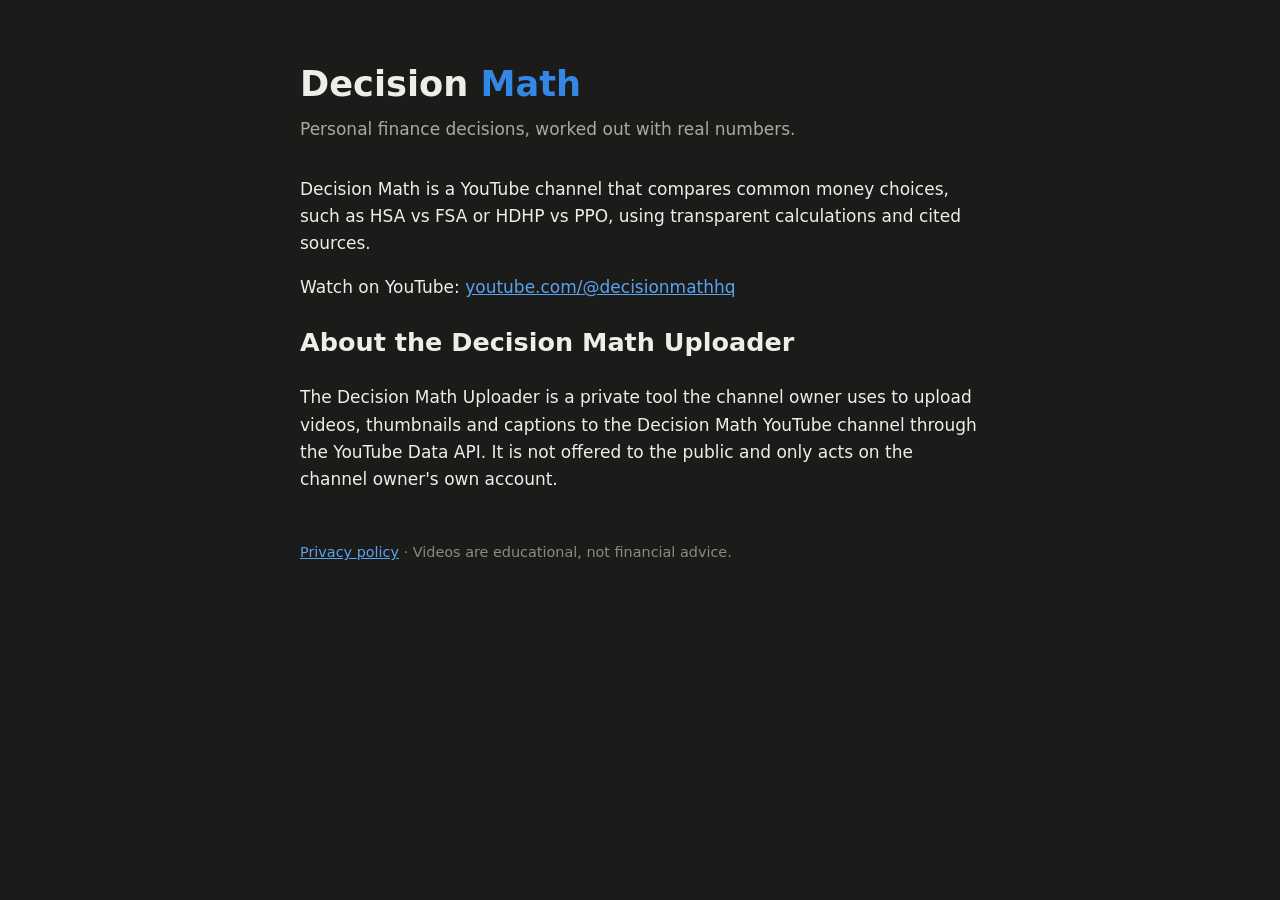
==== index.html @ c9dedbde "Add files via upload" ====
<!doctype html>
<html lang="en">
<head>
<meta charset="utf-8">
<meta name="viewport" content="width=device-width, initial-scale=1">
<title>Decision Math</title>
<meta name="description" content="Decision Math: personal finance decisions worked out with real numbers.">
<style>
  body{margin:0;background:#1B1B1A;color:#EDEDEA;font:17px/1.6 Inter,system-ui,-apple-system,Segoe UI,Roboto,sans-serif}
  main{max-width:680px;margin:0 auto;padding:56px 20px}
  h1{font-size:2.2rem;margin:0 0 4px}
  h1 span{color:#3388E6}
  p.tag{color:#A9A9A4;margin:0 0 32px}
  a{color:#5AA2EE}
  footer{margin-top:48px;color:#8A8A85;font-size:.9rem}
</style>
</head>
<body>
<main>
  <h1>Decision <span>Math</span></h1>
  <p class="tag">Personal finance decisions, worked out with real numbers.</p>
  <p>Decision Math is a YouTube channel that compares common money choices, such as HSA vs FSA or HDHP vs PPO, using transparent calculations and cited sources.</p>
  <p>Watch on YouTube: <a href="https://www.youtube.com/@decisionmathhq">youtube.com/@decisionmathhq</a></p>
  <h2>About the Decision Math Uploader</h2>
  <p>The Decision Math Uploader is a private tool the channel owner uses to upload videos, thumbnails and captions to the Decision Math YouTube channel through the YouTube Data API. It is not offered to the public and only acts on the channel owner's own account.</p>
  <footer>
    <a href="privacy.html">Privacy policy</a> · Videos are educational, not financial advice.
  </footer>
</main>
</body>
</html>
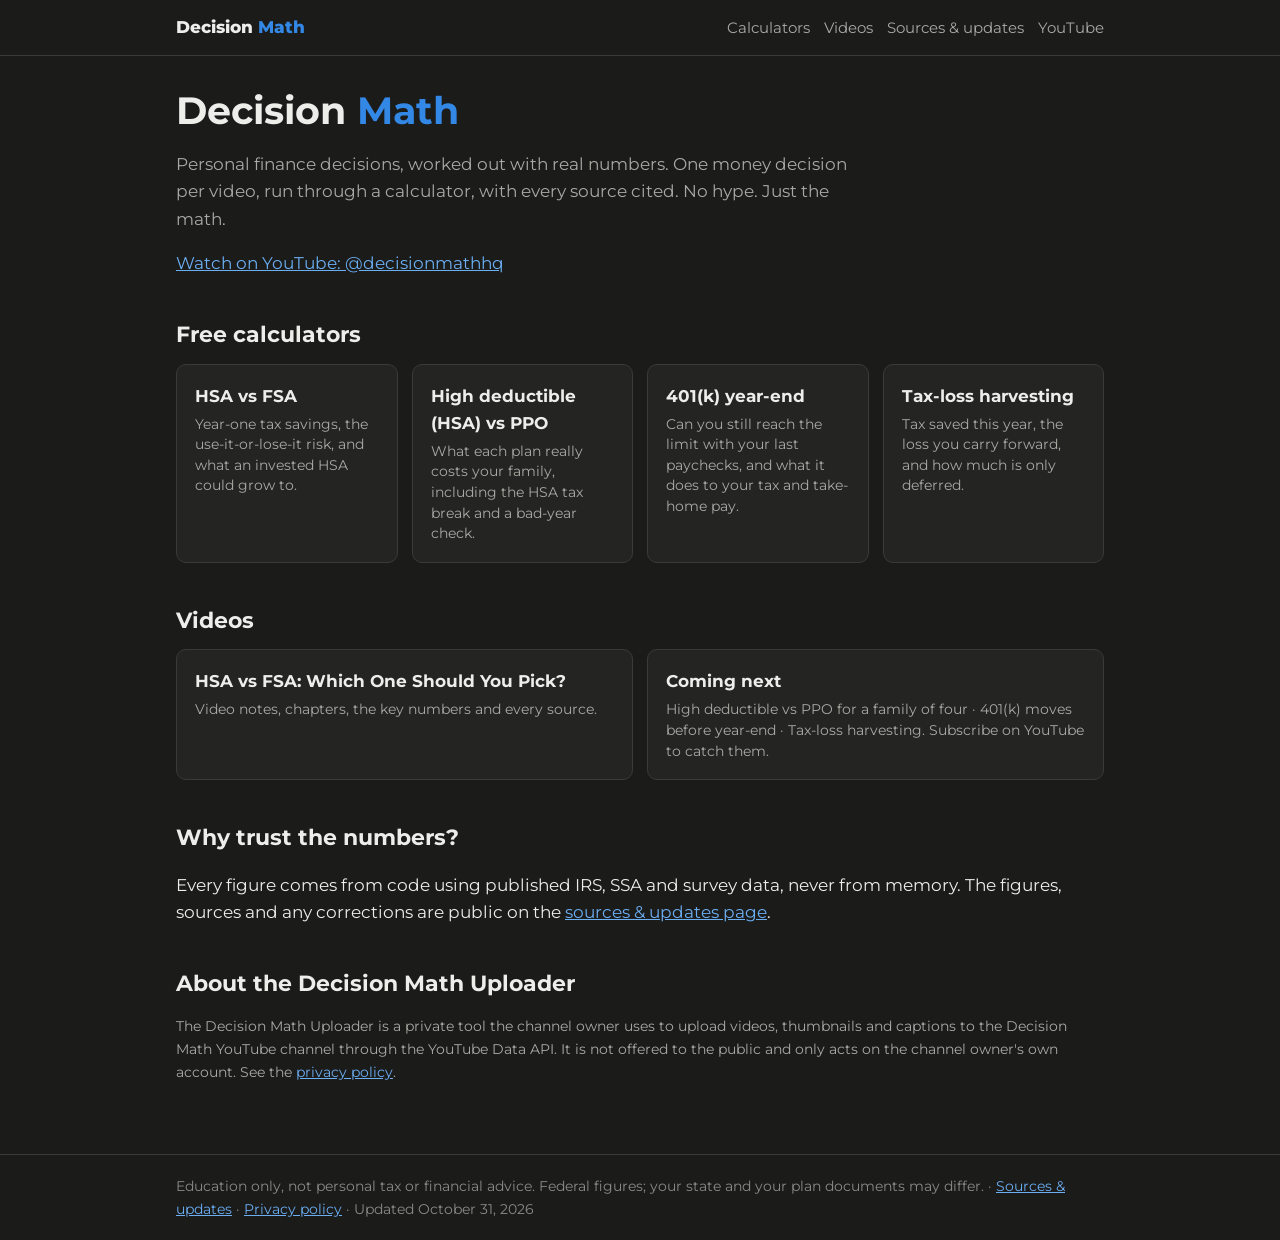
==== commit d8eb4e7f: "Build out Decision Math site: calculators, video page, sources Adds web versions of the HSA vs FSA, " ====
--- a/index.html
+++ b/index.html
@@ -3,29 +3,47 @@
 <head>
 <meta charset="utf-8">
 <meta name="viewport" content="width=device-width, initial-scale=1">
-<title>Decision Math</title>
-<meta name="description" content="Decision Math: personal finance decisions worked out with real numbers.">
-<style>
-  body{margin:0;background:#1B1B1A;color:#EDEDEA;font:17px/1.6 Inter,system-ui,-apple-system,Segoe UI,Roboto,sans-serif}
-  main{max-width:680px;margin:0 auto;padding:56px 20px}
-  h1{font-size:2.2rem;margin:0 0 4px}
-  h1 span{color:#3388E6}
-  p.tag{color:#A9A9A4;margin:0 0 32px}
-  a{color:#5AA2EE}
-  footer{margin-top:48px;color:#8A8A85;font-size:.9rem}
-</style>
+<title>Decision Math: personal finance decisions, worked out with real numbers</title>
+<meta name="description" content="Free calculators and videos for common money decisions, like HSA vs FSA, HDHP vs PPO, year-end 401(k) and tax-loss harvesting. Transparent math and cited IRS sources.">
+<link rel="canonical" href="https://decisionmathhq.github.io/">
+<meta property="og:title" content="Decision Math: personal finance decisions, worked out with real numbers">
+<meta property="og:description" content="Free calculators and videos for common money decisions, like HSA vs FSA, HDHP vs PPO, year-end 401(k) and tax-loss harvesting. Transparent math and cited IRS sources.">
+<meta property="og:type" content="website">
+<meta property="og:url" content="https://decisionmathhq.github.io/">
+<link rel="preconnect" href="https://fonts.googleapis.com">
+<link href="https://fonts.googleapis.com/css2?family=Montserrat:wght@400;600;800&display=swap" rel="stylesheet">
+<link rel="stylesheet" href="assets/site.css">
 </head>
 <body>
+<header class="top"><div>
+  <a class="brand" href="index.html">Decision <span>Math</span></a>
+  <nav><a href="index.html#calculators">Calculators</a><a href="index.html#videos">Videos</a><a href="sources.html">Sources &amp; updates</a><a href="https://www.youtube.com/@decisionmathhq">YouTube</a></nav>
+</div></header>
 <main>
-  <h1>Decision <span>Math</span></h1>
-  <p class="tag">Personal finance decisions, worked out with real numbers.</p>
-  <p>Decision Math is a YouTube channel that compares common money choices, such as HSA vs FSA or HDHP vs PPO, using transparent calculations and cited sources.</p>
-  <p>Watch on YouTube: <a href="https://www.youtube.com/@decisionmathhq">youtube.com/@decisionmathhq</a></p>
-  <h2>About the Decision Math Uploader</h2>
-  <p>The Decision Math Uploader is a private tool the channel owner uses to upload videos, thumbnails and captions to the Decision Math YouTube channel through the YouTube Data API. It is not offered to the public and only acts on the channel owner's own account.</p>
-  <footer>
-    <a href="privacy.html">Privacy policy</a> · Videos are educational, not financial advice.
-  </footer>
+<h1>Decision <span>Math</span></h1>
+<p class="lede">Personal finance decisions, worked out with real numbers. One money decision per video, run through a calculator, with every source cited. No hype. Just the math.</p>
+<p><a href="https://www.youtube.com/@decisionmathhq">Watch on YouTube: @decisionmathhq</a></p>
+<h2 id="calculators">Free calculators</h2>
+<div class="cards">
+ <a class="card" href="calculators/hsa-vs-fsa.html"><b>HSA vs FSA</b><small>Year-one tax savings, the use-it-or-lose-it risk, and what an invested HSA could grow to.</small></a>
+ <a class="card" href="calculators/hdhp-vs-ppo.html"><b>High deductible (HSA) vs PPO</b><small>What each plan really costs your family, including the HSA tax break and a bad-year check.</small></a>
+ <a class="card" href="calculators/401k-year-end.html"><b>401(k) year-end</b><small>Can you still reach the limit with your last paychecks, and what it does to your tax and take-home pay.</small></a>
+ <a class="card" href="calculators/tax-loss-harvesting.html"><b>Tax-loss harvesting</b><small>Tax saved this year, the loss you carry forward, and how much is only deferred.</small></a>
+</div>
+<h2 id="videos">Videos</h2>
+<div class="cards">
+ <a class="card" href="videos/hsa-vs-fsa.html"><b>HSA vs FSA: Which One Should You Pick?</b><small>Video notes, chapters, the key numbers and every source.</small></a>
+ <div class="card"><b>Coming next</b><small>High deductible vs PPO for a family of four · 401(k) moves before year-end · Tax-loss harvesting. Subscribe on YouTube to catch them.</small></div>
+</div>
+<h2>Why trust the numbers?</h2>
+<p>Every figure comes from code using published IRS, SSA and survey data, never from memory. The figures, sources and any corrections are public on the <a href="sources.html">sources &amp; updates page</a>.</p>
+<h2>About the Decision Math Uploader</h2>
+<p class="note">The Decision Math Uploader is a private tool the channel owner uses to upload videos, thumbnails and captions to the Decision Math YouTube channel through the YouTube Data API. It is not offered to the public and only acts on the channel owner's own account. See the <a href="privacy.html">privacy policy</a>.</p>
 </main>
+<footer class="site"><div>
+  Education only, not personal tax or financial advice. Federal figures; your state and your plan documents may differ.
+  · <a href="sources.html">Sources &amp; updates</a> · <a href="privacy.html">Privacy policy</a> · Updated October 31, 2026
+</div></footer>
+
 </body>
 </html>
--- a/assets/site.css
+++ b/assets/site.css
@@ -0,0 +1,54 @@
+:root{--bg:#1B1B1A;--panel:#242422;--line:#3A3A37;--text:#EDEDEA;--muted:#A9A9A4;--blue:#3388E6;--link:#6BAEF2;--green:#3FBF7F;--orange:#E7804F;--radius:10px}
+*{box-sizing:border-box}
+body{margin:0;background:var(--bg);color:var(--text);font:17px/1.6 Montserrat,Inter,system-ui,-apple-system,"Segoe UI",Roboto,sans-serif}
+a{color:var(--link)}
+header.top{border-bottom:1px solid var(--line)}
+header.top div{max-width:960px;margin:0 auto;padding:14px 16px;display:flex;gap:18px;align-items:center;flex-wrap:wrap}
+header.top .brand{font-weight:800;color:var(--text);text-decoration:none;margin-right:auto}
+header.top .brand span,h1 span{color:var(--blue)}
+header.top nav a{color:var(--muted);text-decoration:none;font-size:.92rem;margin-left:14px}
+header.top nav a:hover{color:var(--text)}
+main{max-width:960px;margin:0 auto;padding:32px 16px 56px}
+h1{font-size:clamp(1.7rem,4vw,2.4rem);line-height:1.2;margin:0 0 8px}
+h2{font-size:1.35rem;margin:40px 0 12px}
+.lede{color:var(--muted);max-width:680px}
+.kicker{color:var(--blue);font-size:.78rem;letter-spacing:.12em;font-weight:700;text-transform:uppercase;margin:0 0 6px}
+.cards{display:grid;grid-template-columns:repeat(auto-fit,minmax(210px,1fr));gap:14px}
+.card{background:var(--panel);border:1px solid var(--line);border-radius:var(--radius);padding:18px;text-decoration:none;color:var(--text);display:block}
+.card:hover{border-color:var(--blue)}
+.card b{display:block;margin-bottom:4px}
+.card small{color:var(--muted);display:block;line-height:1.45}
+.calc{display:grid;grid-template-columns:minmax(0,1fr) minmax(0,1.1fr);gap:22px;align-items:start}
+@media(max-width:760px){.calc{grid-template-columns:1fr}}
+.panel{background:var(--panel);border:1px solid var(--line);border-radius:var(--radius);padding:18px}
+.panel h3{margin:0 0 12px;font-size:.8rem;letter-spacing:.1em;text-transform:uppercase;color:var(--blue)}
+.field{margin-bottom:12px}
+.field label{display:block;font-size:.88rem;color:var(--muted);margin-bottom:4px}
+.field input,.field select{width:100%;padding:9px 10px;border-radius:8px;border:1px solid var(--line);background:#121211;color:var(--text);font:inherit;font-size:16px}
+.field input:focus,.field select:focus{outline:2px solid var(--blue);outline-offset:1px}
+.group{font-size:.78rem;letter-spacing:.1em;text-transform:uppercase;color:var(--blue);margin:18px 0 8px;font-weight:700}
+.group:first-child{margin-top:0}
+.tiles{display:grid;grid-template-columns:1fr 1fr;gap:10px;margin-bottom:14px}
+.tile{border-left:4px solid var(--blue);background:#1d2733;border-radius:8px;padding:12px}
+.tile.g{border-color:var(--green);background:#1b2a22}.tile.o{border-color:var(--orange);background:#30221b}
+.tile .l{font-size:.72rem;letter-spacing:.08em;text-transform:uppercase;color:var(--muted)}
+.tile .v{font-size:1.6rem;font-weight:800;line-height:1.2}
+.tile .c{font-size:.8rem;color:var(--muted)}
+table.rows{width:100%;border-collapse:collapse;font-size:.95rem}
+table.rows td{padding:7px 0;border-bottom:1px solid var(--line);vertical-align:top}
+table.rows td:last-child{text-align:right;font-variant-numeric:tabular-nums;white-space:nowrap;padding-left:12px}
+table.rows tr.sum td{font-weight:800}
+.note{font-size:.9rem;color:var(--muted)}
+.callout{border-left:4px solid var(--blue);padding:8px 12px;background:#1d2733;border-radius:6px;margin:10px 0;font-size:.95rem}
+.callout.o{border-color:var(--orange);background:#30221b}
+.bar{height:12px;border-radius:6px;background:var(--blue);margin:3px 0 10px}
+.bar.g{background:var(--green)}.bar.o{background:var(--orange)}
+ul.src{padding-left:18px}ul.src li{margin-bottom:4px}
+table.data{width:100%;border-collapse:collapse;font-size:.92rem}
+table.data th,table.data td{text-align:left;padding:7px 8px;border-bottom:1px solid var(--line);vertical-align:top}
+table.data th{color:var(--muted);font-weight:600}
+.wrap{overflow-x:auto}
+.video{position:relative;padding-top:56.25%;border-radius:var(--radius);overflow:hidden;background:#000}
+.video iframe{position:absolute;inset:0;width:100%;height:100%;border:0}
+footer.site{border-top:1px solid var(--line);color:#8A8A85;font-size:.88rem}
+footer.site div{max-width:960px;margin:0 auto;padding:20px 16px}
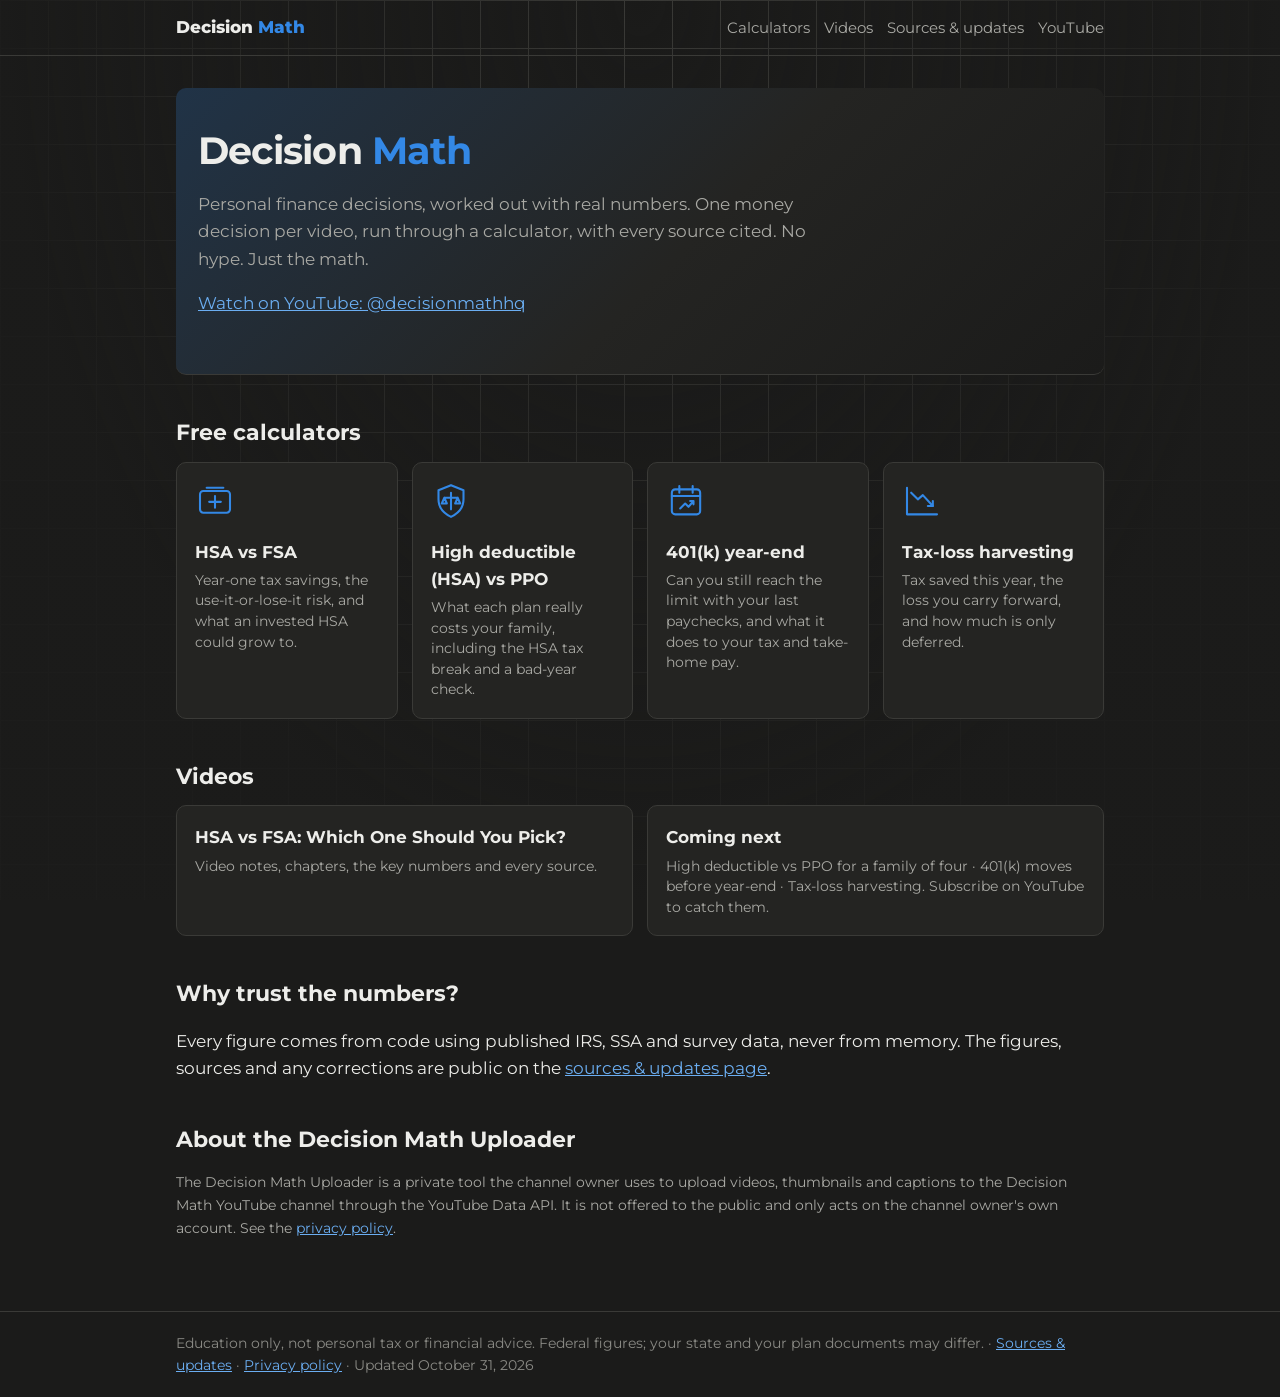
==== commit 9aaa41b8: "Add site visuals: icons, link preview, hero, card icons, video charts Co-Authored-By: Claude Opus 5." ====
--- a/index.html
+++ b/index.html
@@ -10,6 +10,10 @@
 <meta property="og:description" content="Free calculators and videos for common money decisions, like HSA vs FSA, HDHP vs PPO, year-end 401(k) and tax-loss harvesting. Transparent math and cited IRS sources.">
 <meta property="og:type" content="website">
 <meta property="og:url" content="https://decisionmathhq.github.io/">
+<meta property="og:image" content="https://decisionmathhq.github.io/og-image.png">
+<meta name="twitter:card" content="summary_large_image">
+<link rel="icon" href="/favicon.ico">
+<link rel="apple-touch-icon" href="/apple-touch-icon.png">
 <link rel="preconnect" href="https://fonts.googleapis.com">
 <link href="https://fonts.googleapis.com/css2?family=Montserrat:wght@400;600;800&display=swap" rel="stylesheet">
 <link rel="stylesheet" href="assets/site.css">
@@ -20,15 +24,15 @@
   <nav><a href="index.html#calculators">Calculators</a><a href="index.html#videos">Videos</a><a href="sources.html">Sources &amp; updates</a><a href="https://www.youtube.com/@decisionmathhq">YouTube</a></nav>
 </div></header>
 <main>
-<h1>Decision <span>Math</span></h1>
+<section class="hero"><h1>Decision <span>Math</span></h1>
 <p class="lede">Personal finance decisions, worked out with real numbers. One money decision per video, run through a calculator, with every source cited. No hype. Just the math.</p>
-<p><a href="https://www.youtube.com/@decisionmathhq">Watch on YouTube: @decisionmathhq</a></p>
+<p><a href="https://www.youtube.com/@decisionmathhq">Watch on YouTube: @decisionmathhq</a></p></section>
 <h2 id="calculators">Free calculators</h2>
 <div class="cards">
- <a class="card" href="calculators/hsa-vs-fsa.html"><b>HSA vs FSA</b><small>Year-one tax savings, the use-it-or-lose-it risk, and what an invested HSA could grow to.</small></a>
- <a class="card" href="calculators/hdhp-vs-ppo.html"><b>High deductible (HSA) vs PPO</b><small>What each plan really costs your family, including the HSA tax break and a bad-year check.</small></a>
- <a class="card" href="calculators/401k-year-end.html"><b>401(k) year-end</b><small>Can you still reach the limit with your last paychecks, and what it does to your tax and take-home pay.</small></a>
- <a class="card" href="calculators/tax-loss-harvesting.html"><b>Tax-loss harvesting</b><small>Tax saved this year, the loss you carry forward, and how much is only deferred.</small></a>
+ <a class="card" href="calculators/hsa-vs-fsa.html"><svg class="icon" aria-hidden="true" xmlns="http://www.w3.org/2000/svg" viewBox="0 0 48 48" width="48" height="48" fill="none" stroke="#3388E6" stroke-width="2.5" stroke-linecap="round" stroke-linejoin="round" aria-label="HSA vs FSA"><rect x="6" y="12" width="36" height="26" rx="4"/><path d="M24 18v14M17 25h14"/><path d="M14 8h20"/></svg><b>HSA vs FSA</b><small>Year-one tax savings, the use-it-or-lose-it risk, and what an invested HSA could grow to.</small></a>
+ <a class="card" href="calculators/hdhp-vs-ppo.html"><svg class="icon" aria-hidden="true" xmlns="http://www.w3.org/2000/svg" viewBox="0 0 48 48" width="48" height="48" fill="none" stroke="#3388E6" stroke-width="2.5" stroke-linecap="round" stroke-linejoin="round" aria-label="HDHP vs PPO"><path d="M24 5l15 6v11c0 10-6.5 17-15 21C15.5 39 9 32 9 22V11z"/><path d="M24 14v20M16 20h16M16 20l-3 7h6zM32 20l-3 7h6z"/></svg><b>High deductible (HSA) vs PPO</b><small>What each plan really costs your family, including the HSA tax break and a bad-year check.</small></a>
+ <a class="card" href="calculators/401k-year-end.html"><svg class="icon" aria-hidden="true" xmlns="http://www.w3.org/2000/svg" viewBox="0 0 48 48" width="48" height="48" fill="none" stroke="#3388E6" stroke-width="2.5" stroke-linecap="round" stroke-linejoin="round" aria-label="401(k) year-end"><rect x="7" y="10" width="34" height="30" rx="4"/><path d="M7 18h34M16 6v8M32 6v8"/><path d="M17 33l6-6 4 4 6-7M29 24h4v4"/></svg><b>401(k) year-end</b><small>Can you still reach the limit with your last paychecks, and what it does to your tax and take-home pay.</small></a>
+ <a class="card" href="calculators/tax-loss-harvesting.html"><svg class="icon" aria-hidden="true" xmlns="http://www.w3.org/2000/svg" viewBox="0 0 48 48" width="48" height="48" fill="none" stroke="#3388E6" stroke-width="2.5" stroke-linecap="round" stroke-linejoin="round" aria-label="Tax-loss harvesting"><path d="M6 40h36M6 40V8"/><path d="M11 14l8 8 6-5 12 13"/><path d="M31 30h6v-6"/></svg><b>Tax-loss harvesting</b><small>Tax saved this year, the loss you carry forward, and how much is only deferred.</small></a>
 </div>
 <h2 id="videos">Videos</h2>
 <div class="cards">
--- a/assets/site.css
+++ b/assets/site.css
@@ -52,3 +52,27 @@
 .video iframe{position:absolute;inset:0;width:100%;height:100%;border:0}
 footer.site{border-top:1px solid var(--line);color:#8A8A85;font-size:.88rem}
 footer.site div{max-width:960px;margin:0 auto;padding:20px 16px}
+
+/* PROPOSAL ONLY, not applied. Decision Math visual polish, 1 Nov 2026.
+   Append to assets/site.css to try it; uses only the existing :root vars. */
+
+/* Subtle grid background */
+body{background-color:var(--bg);
+  background-image:linear-gradient(var(--line) 1px,transparent 1px),linear-gradient(90deg,var(--line) 1px,transparent 1px);
+  background-size:48px 48px;background-attachment:fixed;
+  background-blend-mode:normal}
+body::before{content:"";position:fixed;inset:0;z-index:-1;pointer-events:none;
+  background:radial-gradient(ellipse at top,transparent 0,var(--bg) 70%);opacity:.92}
+
+/* Hero gradient band (wrap the index intro in <section class="hero">) */
+.hero{position:relative;padding:40px 22px;margin:0 0 32px;border-radius:var(--radius);border-bottom:1px solid var(--line);
+  background:linear-gradient(135deg,color-mix(in srgb,var(--blue) 22%,var(--bg)) 0%,var(--panel) 55%,var(--bg) 100%)}
+.hero h1{margin:0 0 12px;letter-spacing:-.02em}
+.hero p{color:var(--muted);max-width:56ch}
+
+/* Card hover lift (applies to calculator and video cards) */
+.card{transition:transform .18s ease,box-shadow .18s ease,border-color .18s ease}
+.card:hover,.card:focus-within{transform:translateY(-3px);border-color:var(--blue);
+  box-shadow:0 10px 24px -12px color-mix(in srgb,var(--blue) 55%,transparent)}
+.card .icon{width:40px;height:40px;margin-bottom:10px}
+@media (prefers-reduced-motion:reduce){.card{transition:none}.card:hover{transform:none}}
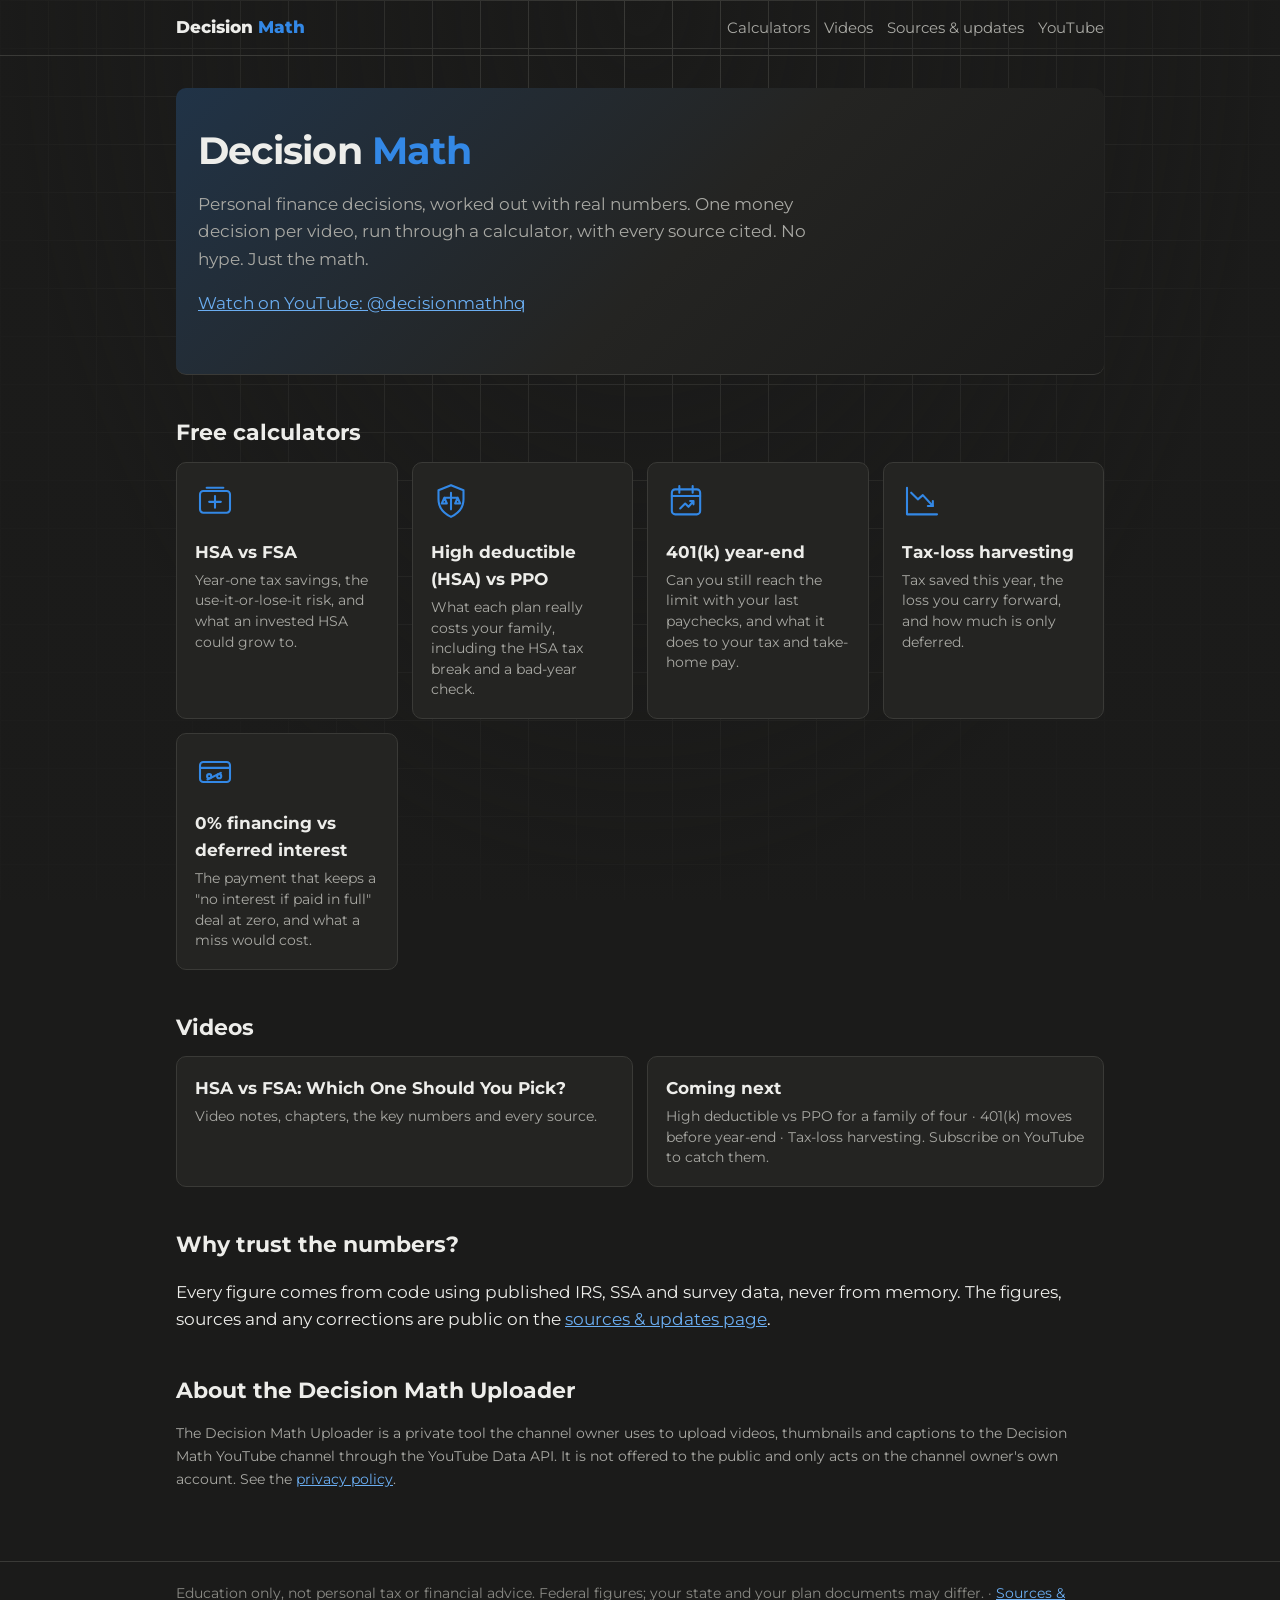
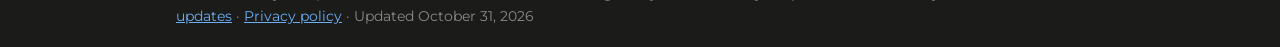
==== commit c684fe62: "Add 0% financing vs deferred interest calculator (Video 5) New calculator page for Video 5 (airs Nov" ====
--- a/index.html
+++ b/index.html
@@ -4,10 +4,10 @@
 <meta charset="utf-8">
 <meta name="viewport" content="width=device-width, initial-scale=1">
 <title>Decision Math: personal finance decisions, worked out with real numbers</title>
-<meta name="description" content="Free calculators and videos for common money decisions, like HSA vs FSA, HDHP vs PPO, year-end 401(k) and tax-loss harvesting. Transparent math and cited IRS sources.">
+<meta name="description" content="Free calculators and videos for common money decisions, like HSA vs FSA, HDHP vs PPO, year-end 401(k), tax-loss harvesting and 0% financing. Transparent math and cited IRS sources.">
 <link rel="canonical" href="https://decisionmathhq.github.io/">
 <meta property="og:title" content="Decision Math: personal finance decisions, worked out with real numbers">
-<meta property="og:description" content="Free calculators and videos for common money decisions, like HSA vs FSA, HDHP vs PPO, year-end 401(k) and tax-loss harvesting. Transparent math and cited IRS sources.">
+<meta property="og:description" content="Free calculators and videos for common money decisions, like HSA vs FSA, HDHP vs PPO, year-end 401(k), tax-loss harvesting and 0% financing. Transparent math and cited IRS sources.">
 <meta property="og:type" content="website">
 <meta property="og:url" content="https://decisionmathhq.github.io/">
 <meta property="og:image" content="https://decisionmathhq.github.io/og-image.png">
@@ -33,6 +33,7 @@
  <a class="card" href="calculators/hdhp-vs-ppo.html"><svg class="icon" aria-hidden="true" xmlns="http://www.w3.org/2000/svg" viewBox="0 0 48 48" width="48" height="48" fill="none" stroke="#3388E6" stroke-width="2.5" stroke-linecap="round" stroke-linejoin="round" aria-label="HDHP vs PPO"><path d="M24 5l15 6v11c0 10-6.5 17-15 21C15.5 39 9 32 9 22V11z"/><path d="M24 14v20M16 20h16M16 20l-3 7h6zM32 20l-3 7h6z"/></svg><b>High deductible (HSA) vs PPO</b><small>What each plan really costs your family, including the HSA tax break and a bad-year check.</small></a>
  <a class="card" href="calculators/401k-year-end.html"><svg class="icon" aria-hidden="true" xmlns="http://www.w3.org/2000/svg" viewBox="0 0 48 48" width="48" height="48" fill="none" stroke="#3388E6" stroke-width="2.5" stroke-linecap="round" stroke-linejoin="round" aria-label="401(k) year-end"><rect x="7" y="10" width="34" height="30" rx="4"/><path d="M7 18h34M16 6v8M32 6v8"/><path d="M17 33l6-6 4 4 6-7M29 24h4v4"/></svg><b>401(k) year-end</b><small>Can you still reach the limit with your last paychecks, and what it does to your tax and take-home pay.</small></a>
  <a class="card" href="calculators/tax-loss-harvesting.html"><svg class="icon" aria-hidden="true" xmlns="http://www.w3.org/2000/svg" viewBox="0 0 48 48" width="48" height="48" fill="none" stroke="#3388E6" stroke-width="2.5" stroke-linecap="round" stroke-linejoin="round" aria-label="Tax-loss harvesting"><path d="M6 40h36M6 40V8"/><path d="M11 14l8 8 6-5 12 13"/><path d="M31 30h6v-6"/></svg><b>Tax-loss harvesting</b><small>Tax saved this year, the loss you carry forward, and how much is only deferred.</small></a>
+ <a class="card" href="calculators/zero-percent-financing.html"><svg class="icon" aria-hidden="true" xmlns="http://www.w3.org/2000/svg" viewBox="0 0 48 48" width="48" height="48" fill="none" stroke="#3388E6" stroke-width="2.5" stroke-linecap="round" stroke-linejoin="round" aria-label="0% financing"><rect x="6" y="12" width="36" height="24" rx="4"/><path d="M6 19h36"/><circle cx="17" cy="29" r="2.5"/><circle cx="29" cy="29" r="2.5"/><path d="M31 25l-16 8"/></svg><b>0% financing vs deferred interest</b><small>The payment that keeps a "no interest if paid in full" deal at zero, and what a miss would cost.</small></a>
 </div>
 <h2 id="videos">Videos</h2>
 <div class="cards">
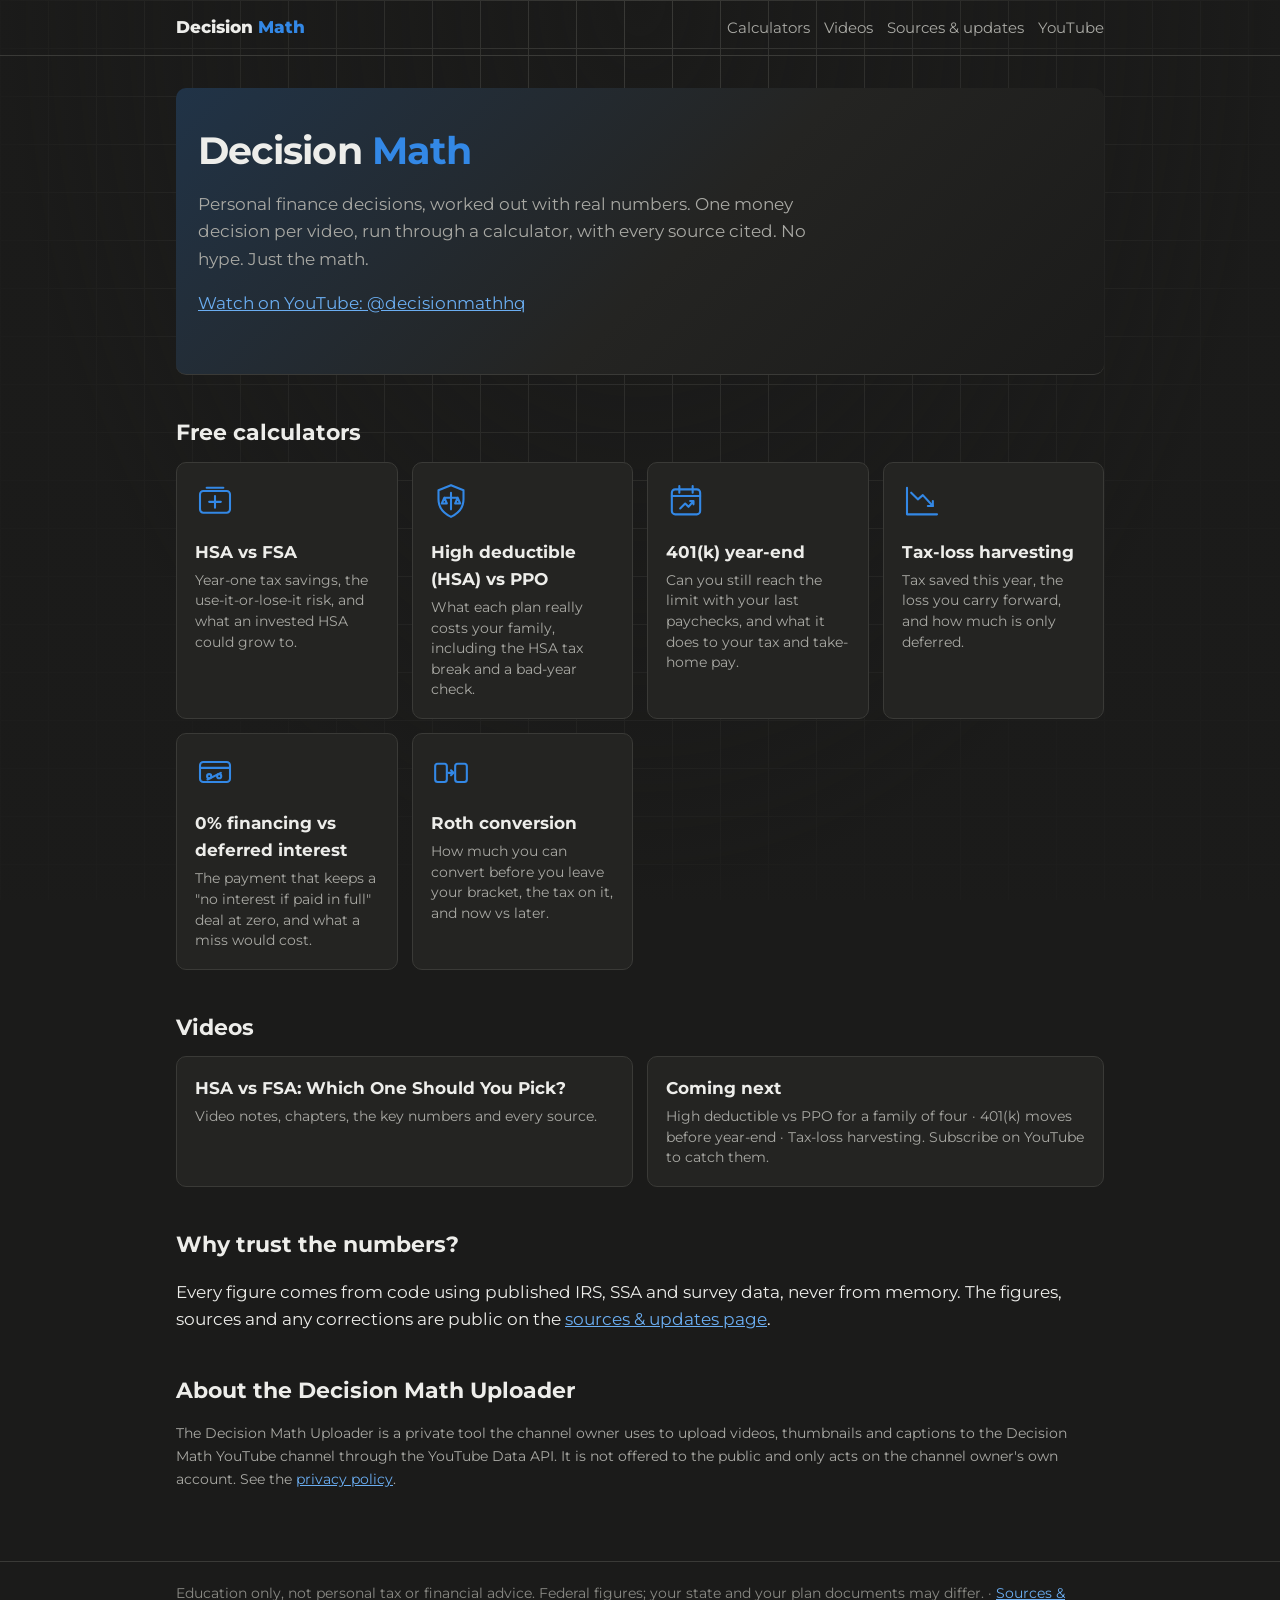
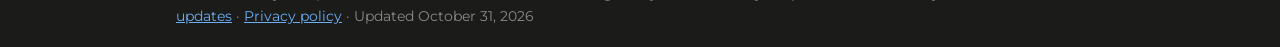
==== commit 1b0ec61c: "Add Roth conversion calculator (Video 6) Port of v06_roth_conversion.py: room left in the bracket, t" ====
--- a/index.html
+++ b/index.html
@@ -34,6 +34,7 @@
  <a class="card" href="calculators/401k-year-end.html"><svg class="icon" aria-hidden="true" xmlns="http://www.w3.org/2000/svg" viewBox="0 0 48 48" width="48" height="48" fill="none" stroke="#3388E6" stroke-width="2.5" stroke-linecap="round" stroke-linejoin="round" aria-label="401(k) year-end"><rect x="7" y="10" width="34" height="30" rx="4"/><path d="M7 18h34M16 6v8M32 6v8"/><path d="M17 33l6-6 4 4 6-7M29 24h4v4"/></svg><b>401(k) year-end</b><small>Can you still reach the limit with your last paychecks, and what it does to your tax and take-home pay.</small></a>
  <a class="card" href="calculators/tax-loss-harvesting.html"><svg class="icon" aria-hidden="true" xmlns="http://www.w3.org/2000/svg" viewBox="0 0 48 48" width="48" height="48" fill="none" stroke="#3388E6" stroke-width="2.5" stroke-linecap="round" stroke-linejoin="round" aria-label="Tax-loss harvesting"><path d="M6 40h36M6 40V8"/><path d="M11 14l8 8 6-5 12 13"/><path d="M31 30h6v-6"/></svg><b>Tax-loss harvesting</b><small>Tax saved this year, the loss you carry forward, and how much is only deferred.</small></a>
  <a class="card" href="calculators/zero-percent-financing.html"><svg class="icon" aria-hidden="true" xmlns="http://www.w3.org/2000/svg" viewBox="0 0 48 48" width="48" height="48" fill="none" stroke="#3388E6" stroke-width="2.5" stroke-linecap="round" stroke-linejoin="round" aria-label="0% financing"><rect x="6" y="12" width="36" height="24" rx="4"/><path d="M6 19h36"/><circle cx="17" cy="29" r="2.5"/><circle cx="29" cy="29" r="2.5"/><path d="M31 25l-16 8"/></svg><b>0% financing vs deferred interest</b><small>The payment that keeps a "no interest if paid in full" deal at zero, and what a miss would cost.</small></a>
+<a class="card" href="calculators/roth-conversion.html"><svg class="icon" aria-hidden="true" xmlns="http://www.w3.org/2000/svg" viewBox="0 0 48 48" width="48" height="48" fill="none" stroke="#3388E6" stroke-width="2.5" stroke-linecap="round" stroke-linejoin="round" aria-label="Roth conversion"><rect x="5" y="14" width="14" height="22" rx="3"/><rect x="29" y="14" width="14" height="22" rx="3"/><path d="M21 25h6M24 22l3 3-3 3"/></svg><b>Roth conversion</b><small>How much you can convert before you leave your bracket, the tax on it, and now vs later.</small></a>
 </div>
 <h2 id="videos">Videos</h2>
 <div class="cards">
